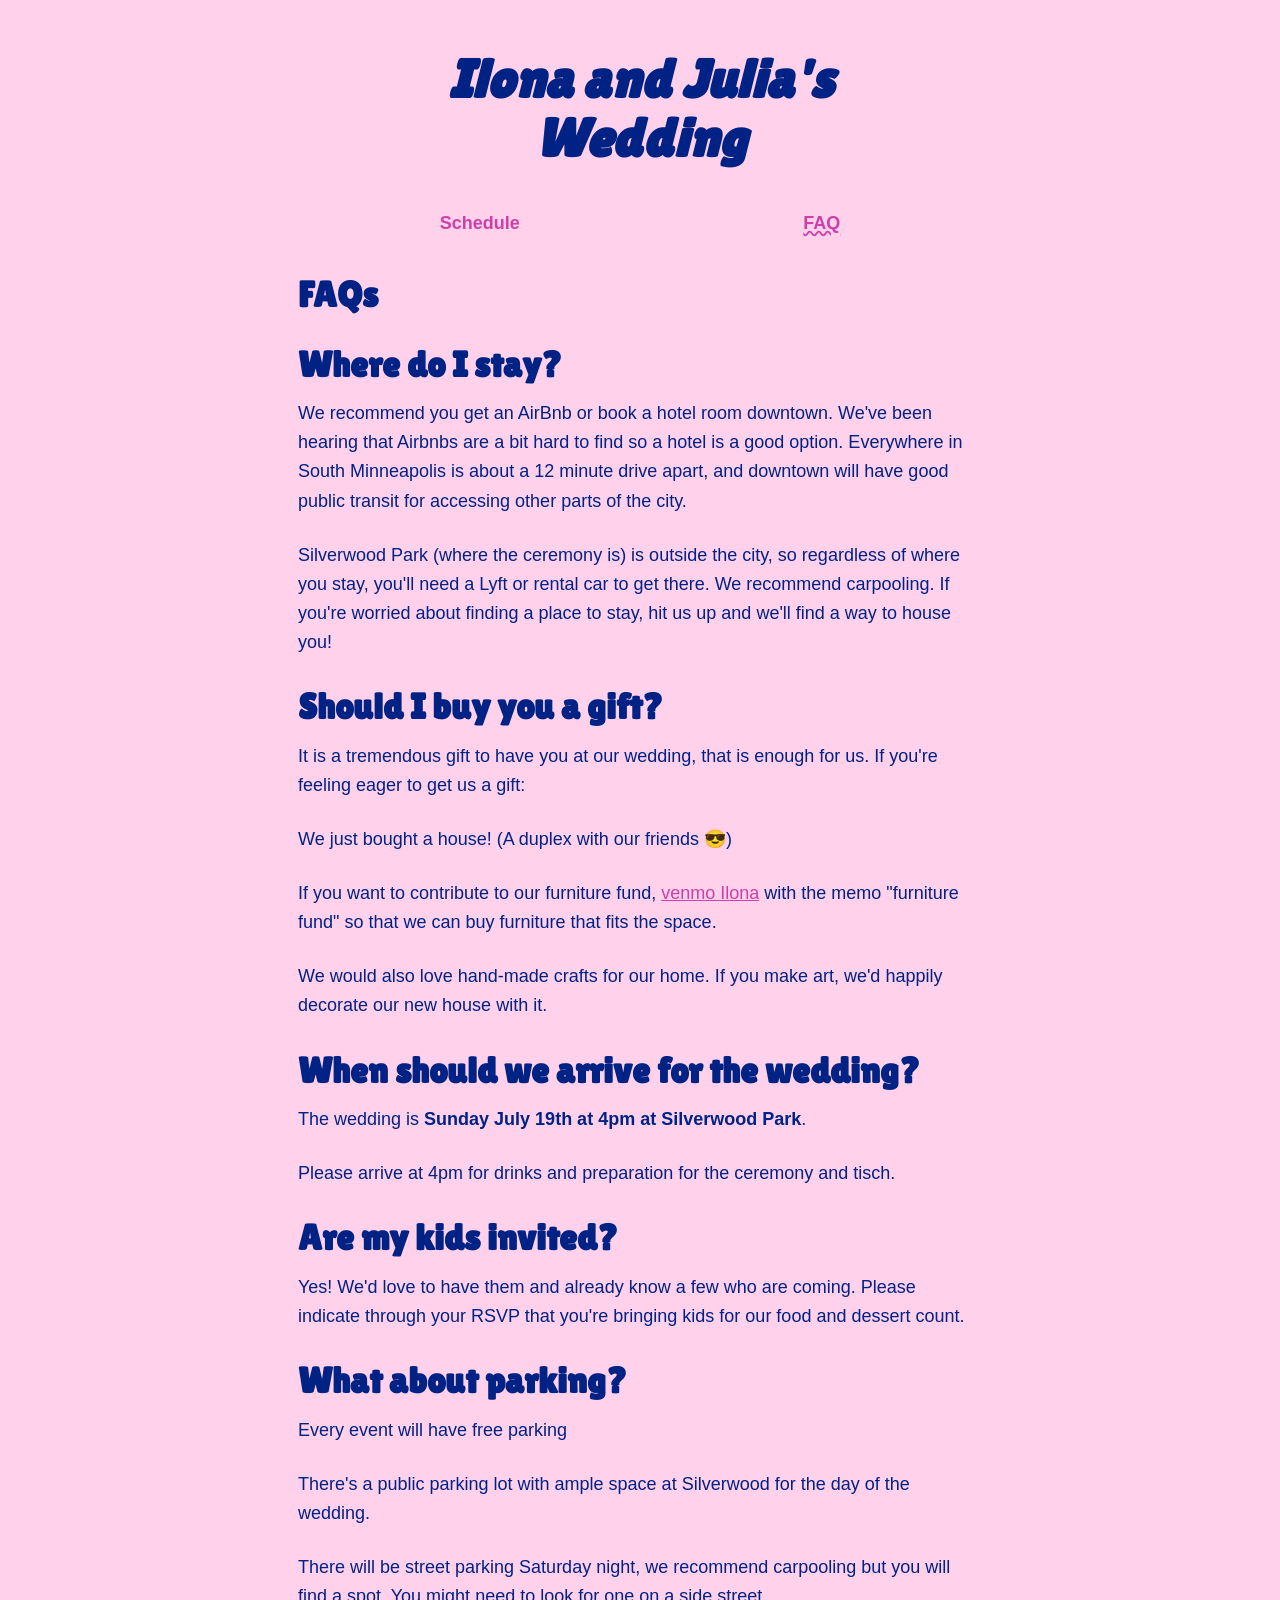
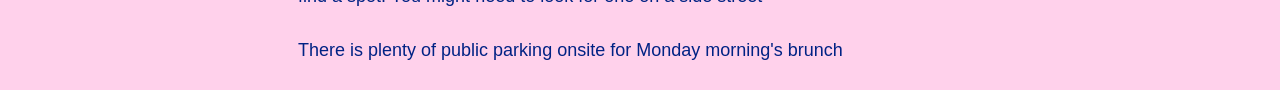
==== faq.html @ 2e5d894e "Add pages for faq and schedule" ====
<!doctype html>
<html lang="en">

<head>
  <meta charset="utf-8">
  <meta name="viewport" content="width=device-width, initial-scale=1.0">
  <link rel="stylesheet" href="/style.css">
  <link rel="preconnect" href="https://fonts.googleapis.com">
  <link rel="preconnect" href="https://fonts.gstatic.com" crossorigin>
  <link
    href="https://fonts.googleapis.com/css2?family=Merriweather:ital,opsz,wght@0,18..144,300..900;1,18..144,300..900&display=swap"
    rel="stylesheet">
  <title>Ilona and Julia's Wedding</title>
</head>

<body>
  </div>
  <h1><strong>Ilona and Julia's<br/> Wedding</strong></h1>
  <nav>
    <li><a href="/" class="not-current">Schedule</a></li>
    <li><a href="/faq.html" class="current">FAQ</a></li>
  </nav>
  <h2>FAQs</h2>
  <h2>Where do I stay?</h2>
  <p>
    We recommend you get an AirBnb or book a hotel room downtown. We've been hearing that Airbnbs are a bit hard to find so a hotel is a good option.
    Everywhere in South Minneapolis is about a 12 minute drive apart, and downtown will have good public transit for accessing other parts of the city.
  </p>
  <p>
    Silverwood Park (where the ceremony is) is outside the city, so regardless of where you stay, you'll need a Lyft or rental car to get there. We recommend carpooling.
    If you're worried about finding a place to stay, hit us up and we'll find a way to
    house you!
  </p>
  <h2>Should I buy you a gift?</h2>
  <p>
    It is a tremendous gift to have you at our wedding, that is enough for us. If you're feeling eager to get us a gift:
  </p>
  <p>We just bought a house! (A duplex with our friends 😎)</p>
  <p>
    If you want to contribute to our furniture fund,
   <a href="https://account.venmo.com/u/ilb2022">venmo Ilona</a> with the memo "furniture fund" so that we can buy furniture that fits the space.
  </p>
  <p>
    We would also love hand-made crafts for our home. If you make art, we'd happily decorate our new house with it.
  </p>
  <h2>When should we arrive for the wedding?</h2>
  <p>The wedding is <b>Sunday July 19th at 4pm at Silverwood Park</b>. </p>
  <p>Please arrive at 4pm for drinks and preparation for the ceremony and tisch.</p>
  
  <h2>Are my kids invited?</h2>
  <p>Yes! We'd love to have them and already know a few who are coming. Please indicate through your RSVP that you're bringing kids for our food and dessert count.</p>

  <h2>What about parking?</h2>
  <p>Every event will have free parking</p>
  <p>There's a public parking lot with ample space at Silverwood for the day of the wedding.</p>
  <p>There will be street parking Saturday night, we recommend carpooling but you will find a spot. You might need to look for one on a side street</p>
  <p>There is plenty of public parking onsite for Monday morning's brunch</p>
</body>
---- style.css ----
/* Sakura.css v1.5.0
 * ================
 * Minimal css theme.
 * Project: https://github.com/oxalorg/sakura/
 */
@import url('https://fonts.googleapis.com/css2?family=Lilita+One&display=swap');

 :root {
  --hover-accent-color: #ff6dc0; /* Define the hover color variable */
  --accent-color: #cc40a7;
  --background-color: #ffd1eb;
  --text-color: #002284;
}

/* Body */
html {
  font-size: 62.5%;
}

body {
  font-size: 1.8rem;
  font-family: Arial, sans-serif;
  line-height: 1.618;
  max-width: 38em;
  margin: auto;
  color: var(--text-color);
  background-color: var(--background-color);
  padding-left: 16px;
  padding-right: 16px;
}

@media (max-width: 684px) {
  body {
    font-size: 1.53rem;
  }
}
@media (max-width: 382px) {
  body {
    font-size: 1.35rem;
  }
}
h1,
h2,
h3,
h4,
h5,
h6 {
  line-height: 1.1;
  font-family: "Lilita One";
  font-weight: 600;
  margin-top: 3rem;
  margin-bottom: 1.5rem;
  overflow-wrap: break-word;
  word-wrap: break-word;
  -ms-word-break: break-all;
  word-break: break-word;
}

h1 {
  font-size: 3em;
  text-align: center;
  margin-bottom: 4rem;
  margin-top: 5rem;
  font-style: italic;
  font-weight: 100;
}

h2 {
  font-size: 2em;
}

h3 {
  font-size: 1.75em;
  text-align: center;
}

h4 {
  font-size: 1.5em;
}

h5 {
  font-size: 1.25em;
}

h6 {
  font-size: 1em;
  text-align: center;
  margin-top: 0.5rem;
  margin-bottom: 0.5rem;
}

p {
  margin-top: 0px;
  margin-bottom: 2.5rem;
}

small,
sub,
sup {
  font-size: 75%;
}

hr {
  border-color: var(--accent-color);
}

a, a:visited {
  text-decoration: underline;
  color: var(--accent-color);
}

td a, td a:visited {
  color: var(--text-color);
}

ul {
  padding-left: 1.4em;
  margin-top: 0px;
  margin-bottom: 2.5rem;
}

li {
  margin-bottom: 0.4em;
}

img,
video {
  height: auto;
  max-width: 100%;
  margin-top: 0px;
  margin-bottom: 2.5rem;
  border-radius: 25px;
}

/* Pre and Code */
pre {
  background-color: #f1f1f1;
  display: block;
  padding: 1em;
  overflow-x: auto;
  margin-top: 0px;
  margin-bottom: 2.5rem;
  font-size: 0.9em;
}

code,
kbd,
samp {
  font-size: 0.9em;
  padding: 0 0.5em;
  background-color: #f1f1f1;
  white-space: pre-wrap;
}

pre > code {
  padding: 0;
  background-color: transparent;
  white-space: pre;
  font-size: 1em;
}

/* Tables */
table {
  text-align: left-align;
  width: 100%;
  border-collapse: collapse;
  margin-bottom: 2rem;
}

td,
th {
  padding: 0.5em;
  border-bottom: 1px solid #f1f1f1;
}

label,
legend,
fieldset {
  display: block;
  margin-bottom: 0.5rem;
  font-weight: 600;
}

nav {
  display: flex;
  justify-content: space-around;
  list-style-type: none;
}

nav a {
  font-weight: bold;
}

nav .not-current {
  text-decoration: none;
}

nav .current {
  text-decoration-style: wavy;
}

/* Side Panel */
.side-panel {
  position: fixed;
  top: 0;
  right: -282px; /* width (280px) + shadow offset (2px) */
  width: 280px;
  height: 100%;
  background-color: #f5f3ed; /* Match body background */
  box-shadow: -2px 0 5px rgba(0, 0, 0, 0.1);
  transition: right 0.3s ease-in-out;
  z-index: 1000; /* Below hamburger when closed, but above content */
  padding: 20px;
  padding-top: 60px; /* Space for close button */
  overflow-y: auto;
  box-sizing: border-box; /* Ensure padding is within the width */
}

.side-panel.open {
  right: 0; /* Slide in */
}

.side-panel .close-btn {
  position: absolute;
  top: 15px;
  right: 15px;
  background-color: transparent;
  border: none;
  cursor: pointer;
  padding: 0;
  width: 48px;
  height: 48px;
  display: flex;
  align-items: center;
  justify-content: center;
  border-radius: 50%;
  transition: background-color 0.3s ease-in-out;
}

.side-panel .close-btn:hover {
  background-color: var(--hover-accent-color);
}

.side-panel .close-btn svg.close-icon {
  width: 75%;
  height: 75%;
}

#side-panel-nav a {
  display: block;
  padding: 10px 0;
  color: var(--accent-color);
  text-decoration: none;
  font-size: 1.6rem;
  border-bottom: 1px solid #e0e0e0;
}

#side-panel-nav a:hover {
  color: var(--hover-accent-color);
}
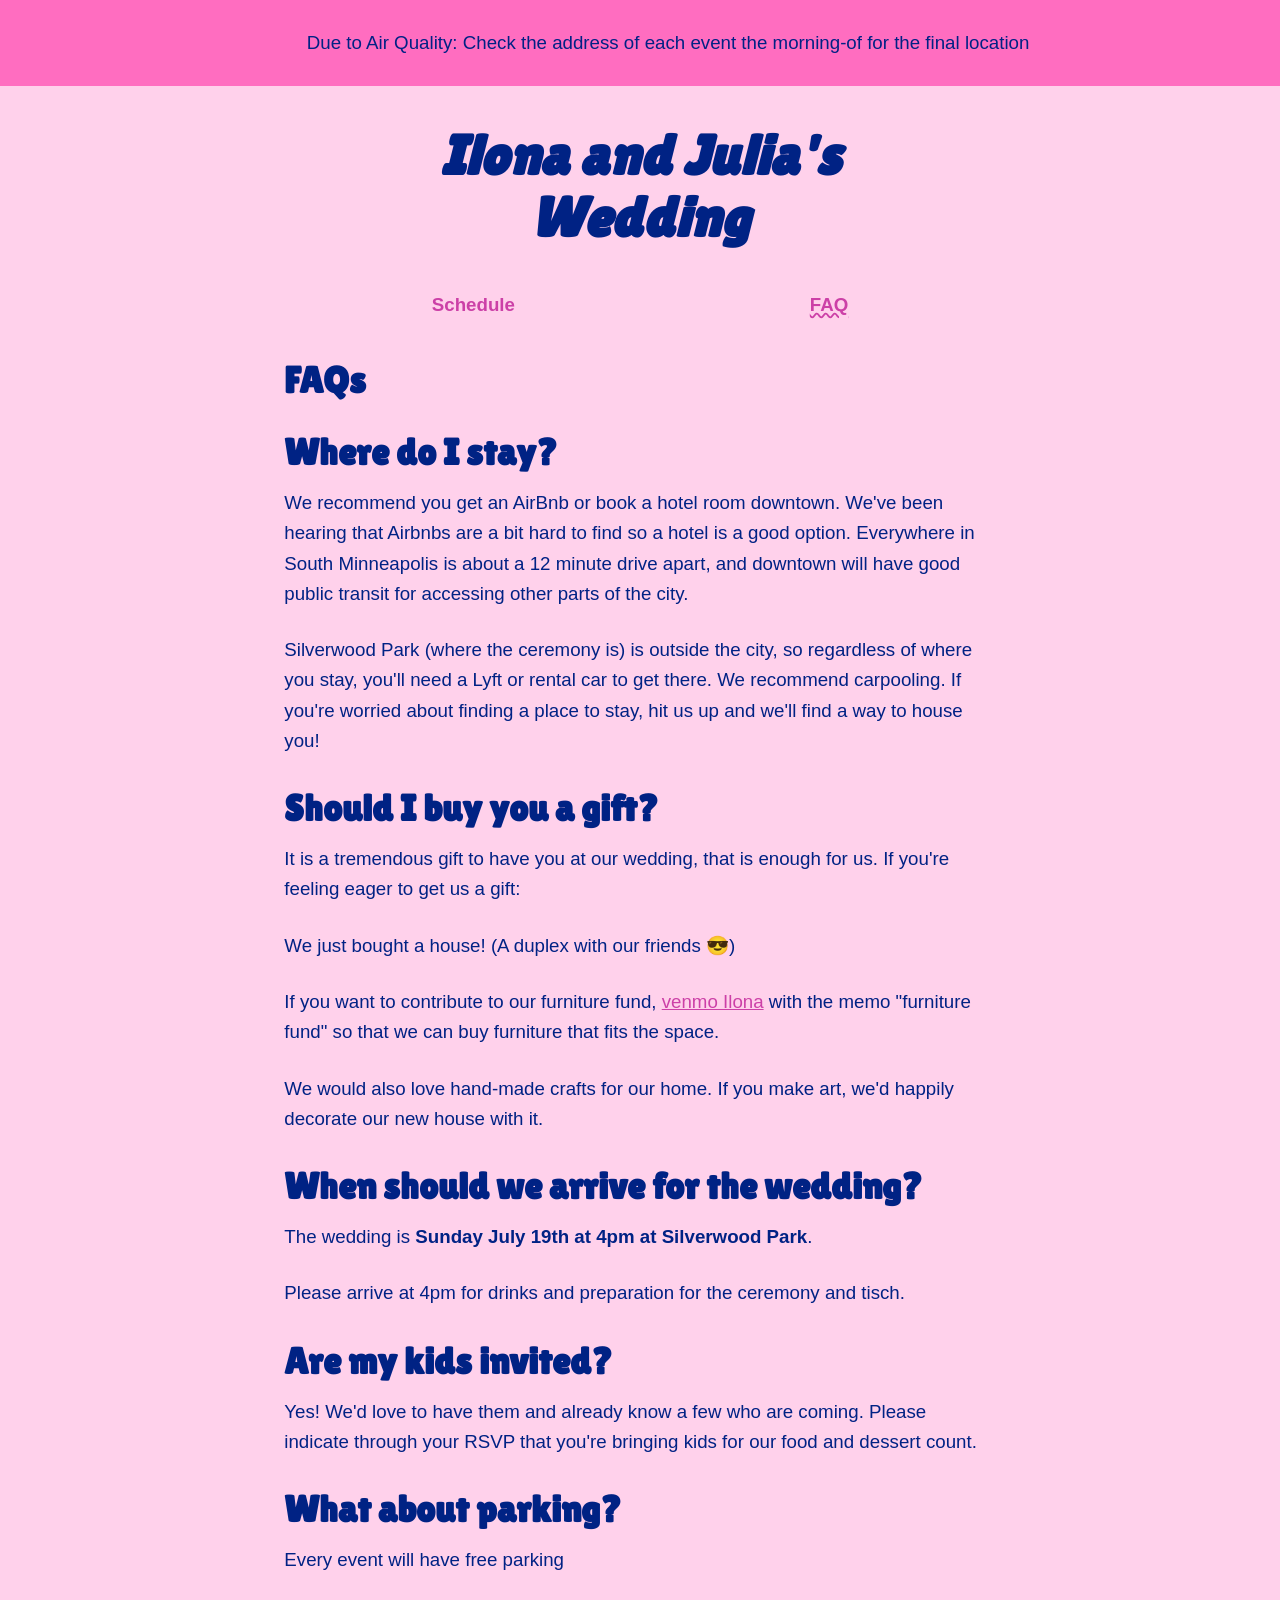
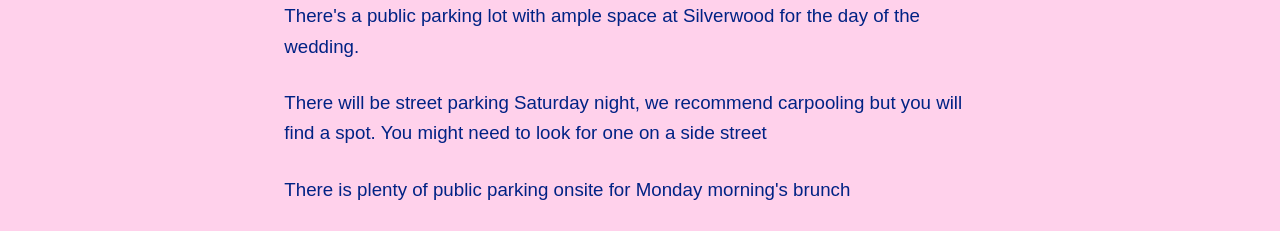
==== commit e5b571a1: "air quality banner" ====
--- a/faq.html
+++ b/faq.html
@@ -14,6 +14,7 @@
 </head>
 
 <body>
+  <p class="weather-banner">Due to Air Quality: Check the address of each event the morning-of for the final location</p>
   </div>
   <h1><strong>Ilona and Julia's<br/> Wedding</strong></h1>
   <nav>
--- a/style.css
+++ b/style.css
@@ -10,11 +10,12 @@
   --accent-color: #cc40a7;
   --background-color: #ffd1eb;
   --text-color: #002284;
+  --text-color-less-opacity: #00218446;
 }
 
 /* Body */
 html {
-  font-size: 62.5%;
+  font-size: 65%;
 }
 
 body {
@@ -27,6 +28,19 @@
   background-color: var(--background-color);
   padding-left: 16px;
   padding-right: 16px;
+  overflow-x: hidden;
+}
+
+.weather-banner {
+  padding: 1.5em;
+  margin-left: 0px;
+  background: var(--hover-accent-color);
+  color: var(--text-color);
+  width: 100vw;
+  text-align: center;
+  position: absolute;
+  top: 0px;
+  left: 0px;
 }
 
 @media (max-width: 684px) {
@@ -60,7 +74,7 @@
   font-size: 3em;
   text-align: center;
   margin-bottom: 4rem;
-  margin-top: 5rem;
+  margin-top: 12rem;
   font-style: italic;
   font-weight: 100;
 }
@@ -170,7 +184,7 @@
 td,
 th {
   padding: 0.5em;
-  border-bottom: 1px solid #f1f1f1;
+  border-bottom: 1px solid var(--text-color-less-opacity);
 }
 
 label,
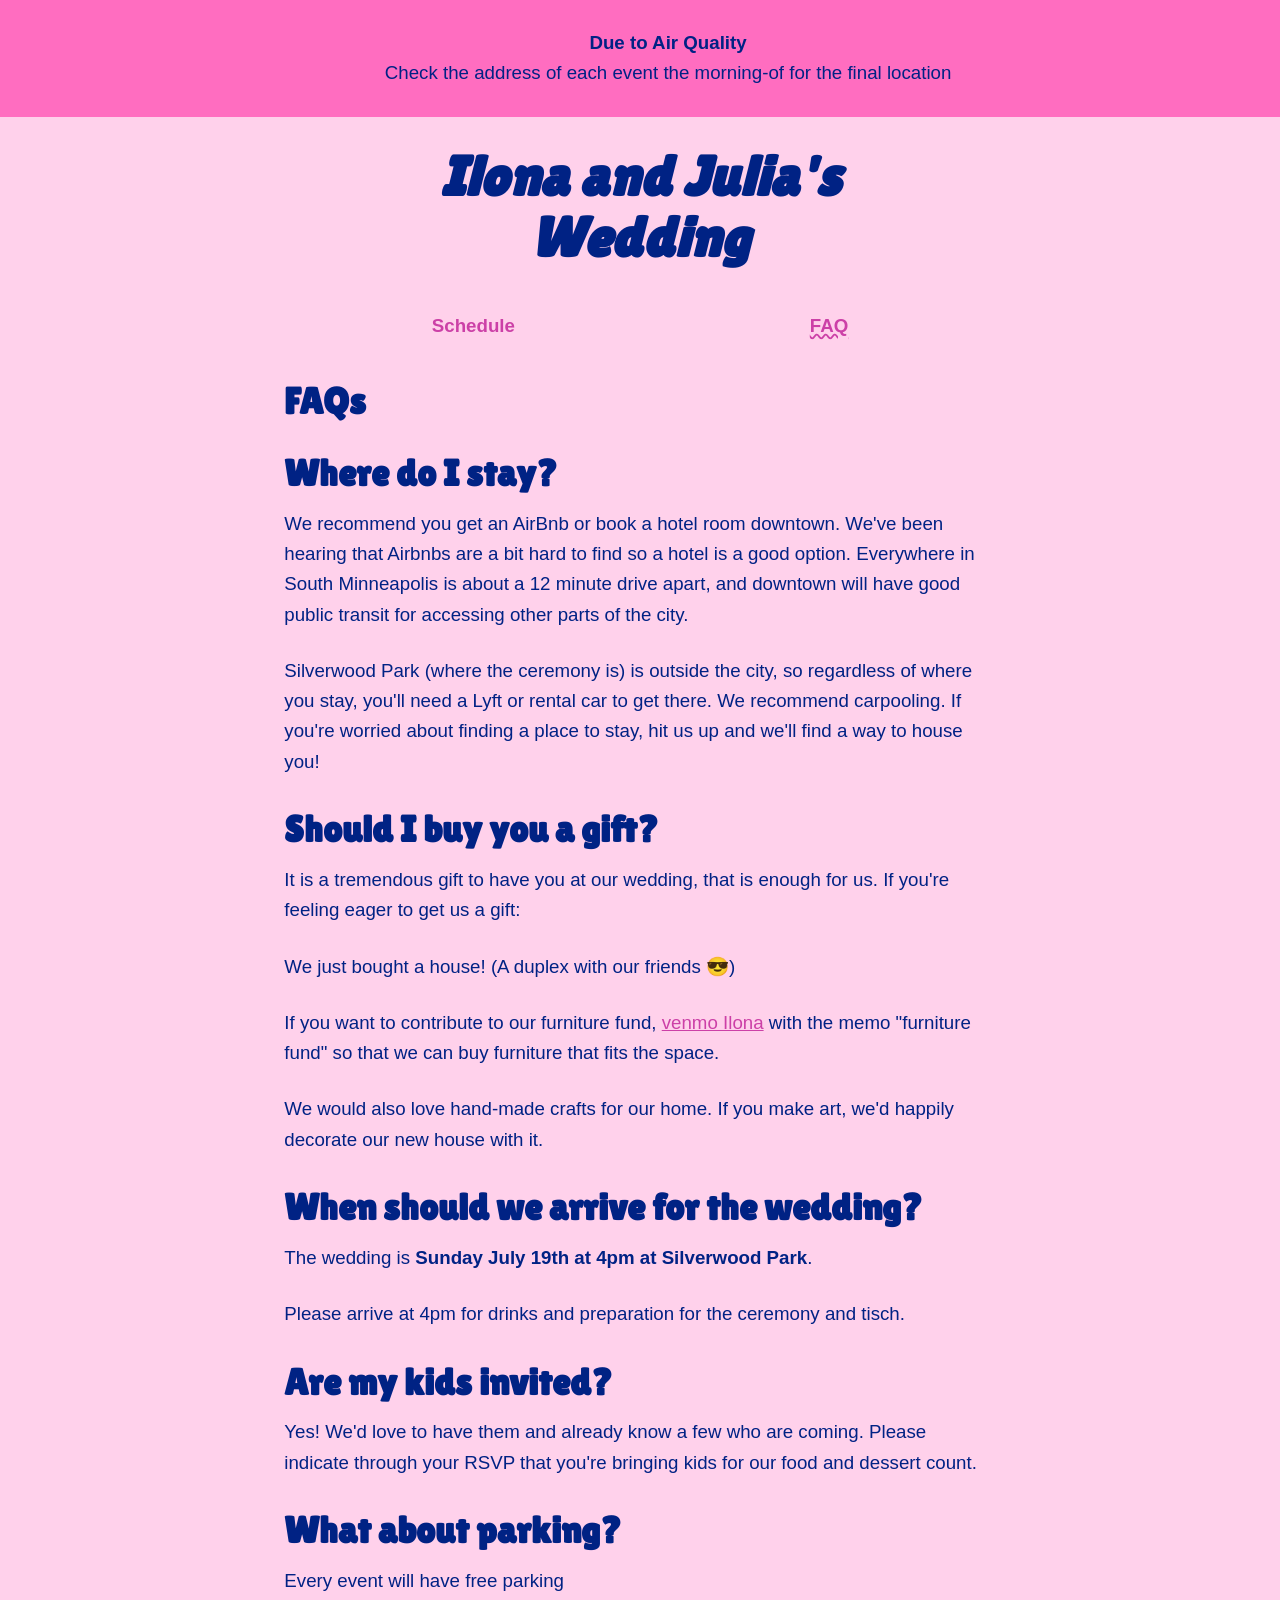
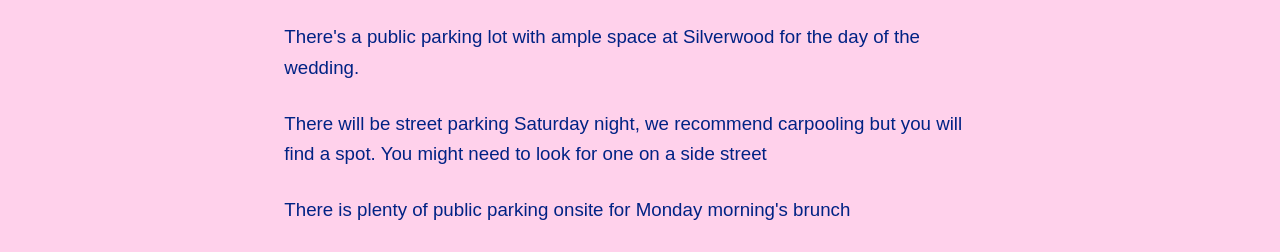
==== commit 9cff8ce6: "air quality banner v2 for better mobile" ====
--- a/faq.html
+++ b/faq.html
@@ -14,7 +14,10 @@
 </head>
 
 <body>
-  <p class="weather-banner">Due to Air Quality: Check the address of each event the morning-of for the final location</p>
+  <span class="weather-banner">
+    <p><strong>Due to Air Quality</strong></p>
+    <p>Check the address of each event the morning-of for the final location</p>
+  </span>
   </div>
   <h1><strong>Ilona and Julia's<br/> Wedding</strong></h1>
   <nav>
--- a/style.css
+++ b/style.css
@@ -41,6 +41,10 @@
   position: absolute;
   top: 0px;
   left: 0px;
+}
+
+.weather-banner p {
+  margin: 0px;
 }
 
 @media (max-width: 684px) {
@@ -74,7 +78,7 @@
   font-size: 3em;
   text-align: center;
   margin-bottom: 4rem;
-  margin-top: 12rem;
+  margin-top: 14rem;
   font-style: italic;
   font-weight: 100;
 }
